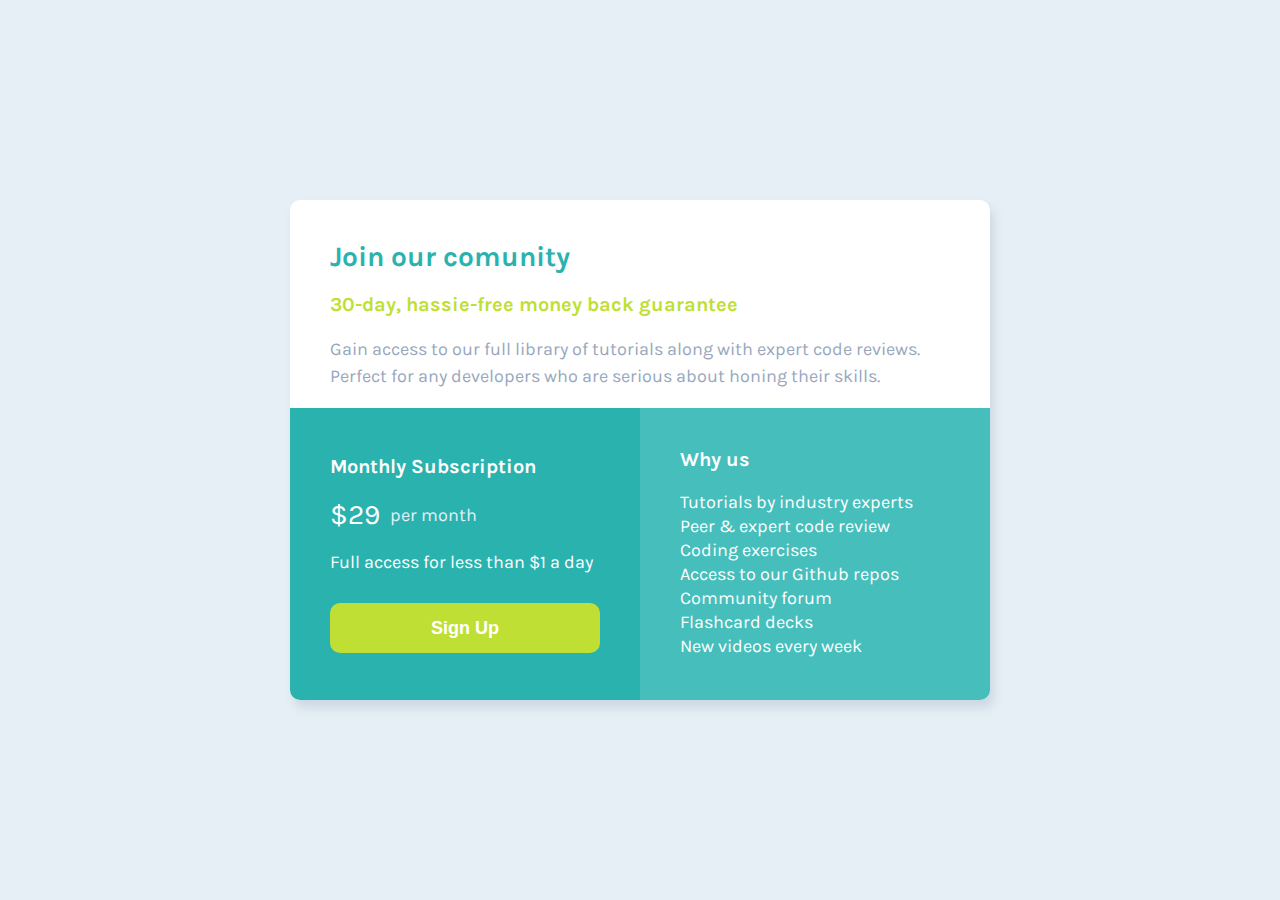
==== pages/index.html @ 8bb71c0c "completed(frontend-mentor challenge): frontend-mentor challenge completed" ====
<!DOCTYPE html>
<html lang="en">
<head>
	<meta charset="UTF-8">
	<meta name="viewport" content="width=device-width, initial-scale=1.0">
	<title>Document</title>
	<!-- Font -->
	<link rel="preconnect" href="https://fonts.googleapis.com">
	<link rel="preconnect" href="https://fonts.gstatic.com" crossorigin>
	<link href="https://fonts.googleapis.com/css2?family=Karla:wght@400;700&display=swap" rel="stylesheet">
	<!-- Styles -->
	<link rel="stylesheet" href="../styles/desktop.css">
	<link rel="stylesheet" href="../styles/mobile.css" media="(max-width: 541px)">
</head>
<body>
	<main class="main-wrapper">
		<section class="comunity-section">
			<h3 class="comunity-section__title">
				Join our comunity
			</h3>
			<p class="comunity-section__guarentee">
				30-day, hassie-free money back guarantee
			</p>
			<p class="comunity-section__description">
				Gain access to our full library of tutorials along with expert code reviews.
				Perfect for any developers who are serious about honing their skills.
			</p>
		</section>
		<section class="subscription-why-us-section">
			<div class="subscription__card">
				<p class="subscription__title">
					Monthly Subscription
				</p>
				<div class="subscription__price">
					<span>$29</span>
					<p>per month</p>
				</div>
				<p class="subscription__plan-description">
					Full access for less than $1 a day
				</p>
				<button class="submit-btn">
					Sign Up
				</button>
			</div>
			<div class="why-us__card">
				<p class="why-us__title">Why us</p>
				<ul class="why-us__reasons-list">
					<li class="reason reason-one">Tutorials by industry experts</li>
					<li class="reason reason-two">Peer & expert code review</li>
					<li class="reason reason-three">Coding exercises</li>
					<li class="reason reason-four">Access to our Github repos</li>
					<li class="reason reason-five">Community forum</li>
					<li class="reason reason-six">Flashcard decks</li>
					<li class="reason reason-seven">New videos every week</li>
				</ul>
			</div>
		</section>
	</main>
</body>
</html>
---- styles/desktop.css ----
* {
  box-sizing: border-box;
}

html {
  font-size: 62.5%;
}

body {
  display: grid;
  place-content: center;
  width: 100%;
  height: 100vh;
  margin: 0;
  background-color: hsl(204, 43%, 93%);
}

@media screen and (max-width: 541px) {
  body {
    height: auto;
    padding: 50px 10px;
  }
}
.main-wrapper {
  display: grid;
  grid-template-rows: 0.8fr 1.2fr;
  width: 700px;
  height: 500px;
  font-family: "Karla", sans-serif;
  background-color: hsl(0, 0%, 100%);
  border-radius: 10px;
  box-shadow: 4px 8px 10px rgba(152, 166, 189, 0.3);
}

.comunity-section {
  padding: 40px 40px 0;
}

.comunity-section__title {
  font-size: 2.8rem;
  color: hsl(179, 62%, 43%);
  margin: 0;
}

.comunity-section__guarentee {
  font-size: 2rem;
  font-weight: 700;
  color: hsl(71, 73%, 54%);
}

.comunity-section__description {
  font-size: 1.8rem;
  color: hsl(217, 22%, 67%);
  line-height: 1.5;
}

.subscription-why-us-section {
  display: grid;
  grid-template-columns: repeat(2, 1fr);
}

.subscription__card {
  display: flex;
  flex-direction: column;
  justify-content: center;
  align-items: start;
  gap: 20px;
  padding: 40px;
  background-color: hsl(179, 62%, 43%);
  border-radius: 0 0 0 10px;
}

.subscription__title {
  margin: 0;
  font-size: 2rem;
  font-weight: 700;
  color: hsl(0, 0%, 100%);
}

.subscription__price {
  display: flex;
  flex-direction: row;
  justify-content: start;
  align-items: center;
  gap: 10px;
  margin: 0;
  font-size: 1.8rem;
  color: hsl(204, 43%, 93%);
}
.subscription__price span {
  font-size: 2.8rem;
  color: hsl(0, 0%, 100%);
}
.subscription__price p {
  margin: 0;
}

.subscription__plan-description {
  margin: 0;
  font-size: 1.8rem;
  color: hsl(0, 0%, 100%);
}

.submit-btn {
  width: 100%;
  height: 50px;
  margin-top: 10px;
  font-size: 1.8rem;
  font-weight: 700;
  color: hsl(0, 0%, 100%);
  background-color: hsl(71, 73%, 54%);
  border: none;
  border-radius: 10px;
  transition: transform 600ms;
}
.submit-btn:hover {
  cursor: pointer;
  transform: scale(1.04);
}

.why-us__card {
  display: flex;
  flex-direction: column;
  justify-content: start;
  align-items: start;
  gap: 20px;
  padding: 40px;
  background-color: hsl(179, 48%, 51%);
  border-radius: 0 0 10px 0;
}

.why-us__title {
  margin: 0;
  font-size: 2rem;
  font-weight: 700;
  color: hsl(0, 0%, 100%);
}

.why-us__reasons-list {
  margin: 0;
  padding: 0;
  list-style: none;
}

.reason {
  font-size: 1.8rem;
  color: hsl(0, 0%, 100%);
  margin-bottom: 2px;
}

/*# sourceMappingURL=desktop.css.map */
---- styles/mobile.css ----
* {
  box-sizing: border-box;
}

html {
  font-size: 62.5%;
}

body {
  display: grid;
  place-content: center;
  width: 100%;
  height: 100vh;
  margin: 0;
  background-color: hsl(204, 43%, 93%);
}

@media screen and (max-width: 541px) {
  body {
    height: auto;
    padding: 50px 10px;
  }
}
.main-wrapper {
  grid-template-rows: auto auto;
  width: 300px;
  height: auto;
}

.comunity-section {
  padding: 20px 20px;
}

.comunity-section__title {
  font-size: 2.2rem;
}

.comunity-section__guarentee {
  font-size: 1.6rem;
}

.comunity-section__description {
  font-size: 1.4rem;
}

.submit-btn {
  height: 45px;
  font-size: 1.6rem;
}

.subscription-why-us-section {
  grid-template-columns: 1fr;
}

.subscription__card {
  padding: 20px;
  border-radius: 0;
}

.subscription__price span {
  font-size: 2.2rem;
}
.subscription__price p {
  font-size: 1.6rem;
}

.subscription__plan-description {
  font-size: 1.4rem;
}

.why-us__card {
  padding: 20px;
  border-radius: 0 0 10px 10px;
}

.reason {
  font-size: 1.4rem;
}

@media screen and (width: 280px) {
  .main-wrapper {
    width: 100%;
  }
}
@media screen and (min-height: 720px) and (max-height: 933px) {
  body {
    height: 100vh;
  }
}

/*# sourceMappingURL=mobile.css.map */
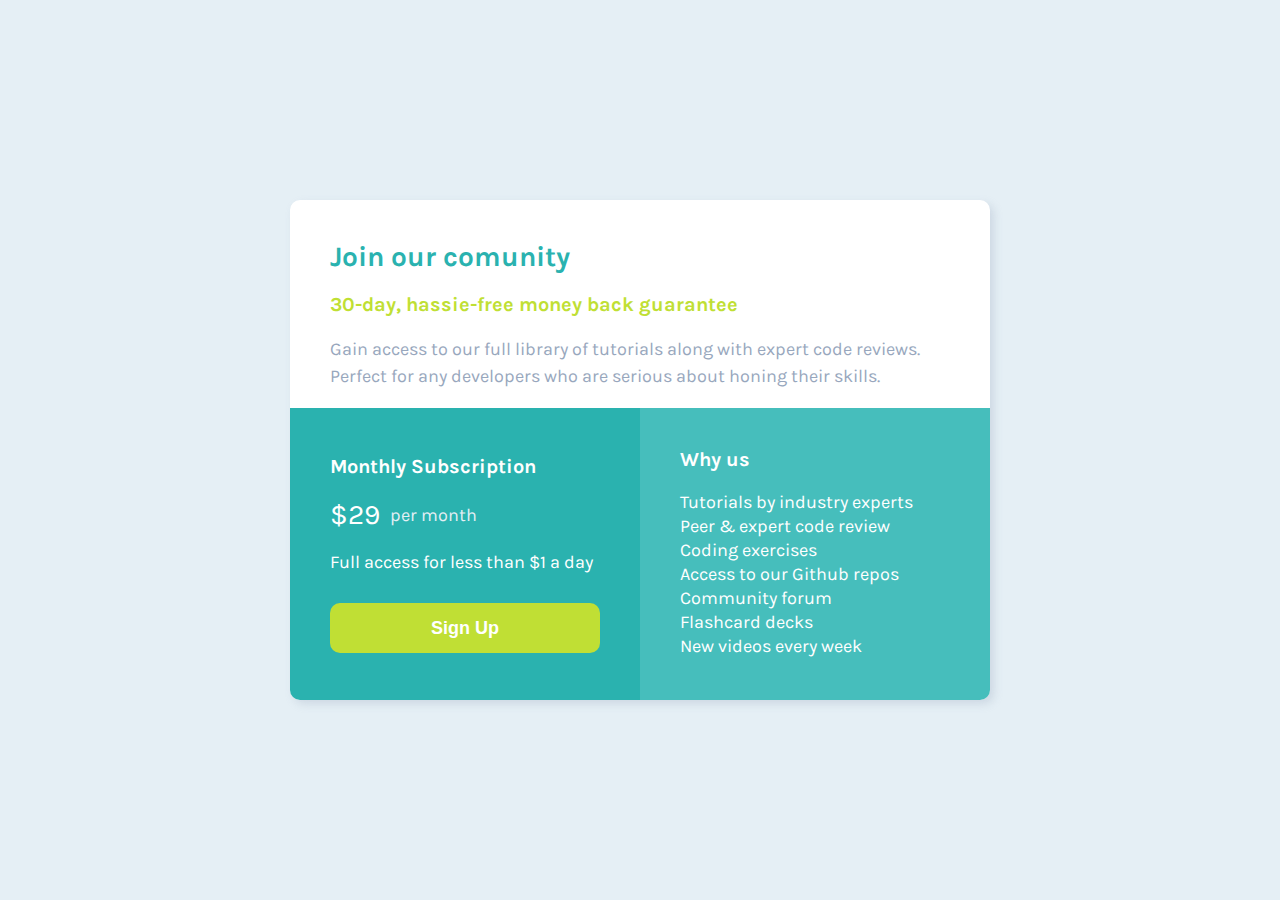
==== commit 6b3bf977: "refactor(sass files): update SASS syntax from .scss to .sass and migrate from @import to @use" ====
--- a/pages/index.html
+++ b/pages/index.html
@@ -3,34 +3,36 @@
 <head>
 	<meta charset="UTF-8">
 	<meta name="viewport" content="width=device-width, initial-scale=1.0">
-	<title>Document</title>
-	<!-- Font -->
+	<title> Document </title>
+	<!-- font -->
 	<link rel="preconnect" href="https://fonts.googleapis.com">
 	<link rel="preconnect" href="https://fonts.gstatic.com" crossorigin>
 	<link href="https://fonts.googleapis.com/css2?family=Karla:wght@400;700&display=swap" rel="stylesheet">
-	<!-- Styles -->
+	<!-- styles -->
 	<link rel="stylesheet" href="../styles/desktop.css">
 	<link rel="stylesheet" href="../styles/mobile.css" media="(max-width: 541px)">
 </head>
 <body>
 	<main class="main-wrapper">
 		<section class="comunity-section">
-			<h3 class="comunity-section__title">
+			<h1 class="comunity-section__title">
 				Join our comunity
-			</h3>
+			</h1>
 			<p class="comunity-section__guarentee">
 				30-day, hassie-free money back guarantee
 			</p>
 			<p class="comunity-section__description">
-				Gain access to our full library of tutorials along with expert code reviews.
-				Perfect for any developers who are serious about honing their skills.
+				Gain access to our full library of tutorials along with
+				expert code reviews. Perfect for any developers who are
+				serious about honing their skills.
 			</p>
 		</section>
+
 		<section class="subscription-why-us-section">
 			<div class="subscription__card">
-				<p class="subscription__title">
+				<h2 class="subscription__title">
 					Monthly Subscription
-				</p>
+				</h2>
 				<div class="subscription__price">
 					<span>$29</span>
 					<p>per month</p>
@@ -38,20 +40,22 @@
 				<p class="subscription__plan-description">
 					Full access for less than $1 a day
 				</p>
+
 				<button class="submit-btn">
 					Sign Up
 				</button>
 			</div>
+
 			<div class="why-us__card">
-				<p class="why-us__title">Why us</p>
+				<h2 class="why-us__title"> Why us </h2>
 				<ul class="why-us__reasons-list">
-					<li class="reason reason-one">Tutorials by industry experts</li>
-					<li class="reason reason-two">Peer & expert code review</li>
-					<li class="reason reason-three">Coding exercises</li>
-					<li class="reason reason-four">Access to our Github repos</li>
-					<li class="reason reason-five">Community forum</li>
-					<li class="reason reason-six">Flashcard decks</li>
-					<li class="reason reason-seven">New videos every week</li>
+					<li class="reason reason-one"> Tutorials by industry experts </li>
+					<li class="reason reason-two"> Peer & expert code review </li>
+					<li class="reason reason-three"> Coding exercises </li>
+					<li class="reason reason-four"> Access to our Github repos </li>
+					<li class="reason reason-five"> Community forum </li>
+					<li class="reason reason-six"> Flashcard decks </li>
+					<li class="reason reason-seven"> New videos every week </li>
 				</ul>
 			</div>
 		</section>
--- a/styles/desktop.css
+++ b/styles/desktop.css
@@ -10,17 +10,12 @@
   display: grid;
   place-content: center;
   width: 100%;
-  height: 100vh;
+  min-height: 100vh;
   margin: 0;
+  padding: 20px 10px;
   background-color: hsl(204, 43%, 93%);
 }
 
-@media screen and (max-width: 541px) {
-  body {
-    height: auto;
-    padding: 50px 10px;
-  }
-}
 .main-wrapper {
   display: grid;
   grid-template-rows: 0.8fr 1.2fr;
@@ -29,25 +24,22 @@
   font-family: "Karla", sans-serif;
   background-color: hsl(0, 0%, 100%);
   border-radius: 10px;
-  box-shadow: 4px 8px 10px rgba(152, 166, 189, 0.3);
+  box-shadow: 4px 4px 8px rgba(152, 166, 189, 0.3);
 }
 
 .comunity-section {
   padding: 40px 40px 0;
 }
-
 .comunity-section__title {
   font-size: 2.8rem;
   color: hsl(179, 62%, 43%);
   margin: 0;
 }
-
 .comunity-section__guarentee {
   font-size: 2rem;
   font-weight: 700;
   color: hsl(71, 73%, 54%);
 }
-
 .comunity-section__description {
   font-size: 1.8rem;
   color: hsl(217, 22%, 67%);
@@ -111,11 +103,11 @@
   background-color: hsl(71, 73%, 54%);
   border: none;
   border-radius: 10px;
-  transition: transform 600ms;
+  transition: transform 0.3s ease-in-out;
 }
 .submit-btn:hover {
   cursor: pointer;
-  transform: scale(1.04);
+  transform: scale(1.02);
 }
 
 .why-us__card {
--- a/styles/mobile.css
+++ b/styles/mobile.css
@@ -10,17 +10,12 @@
   display: grid;
   place-content: center;
   width: 100%;
-  height: 100vh;
+  min-height: 100vh;
   margin: 0;
+  padding: 20px 10px;
   background-color: hsl(204, 43%, 93%);
 }
 
-@media screen and (max-width: 541px) {
-  body {
-    height: auto;
-    padding: 50px 10px;
-  }
-}
 .main-wrapper {
   grid-template-rows: auto auto;
   width: 300px;
@@ -30,15 +25,12 @@
 .comunity-section {
   padding: 20px 20px;
 }
-
 .comunity-section__title {
   font-size: 2.2rem;
 }
-
 .comunity-section__guarentee {
   font-size: 1.6rem;
 }
-
 .comunity-section__description {
   font-size: 1.4rem;
 }
@@ -82,10 +74,5 @@
     width: 100%;
   }
 }
-@media screen and (min-height: 720px) and (max-height: 933px) {
-  body {
-    height: 100vh;
-  }
-}
 
 /*# sourceMappingURL=mobile.css.map */
